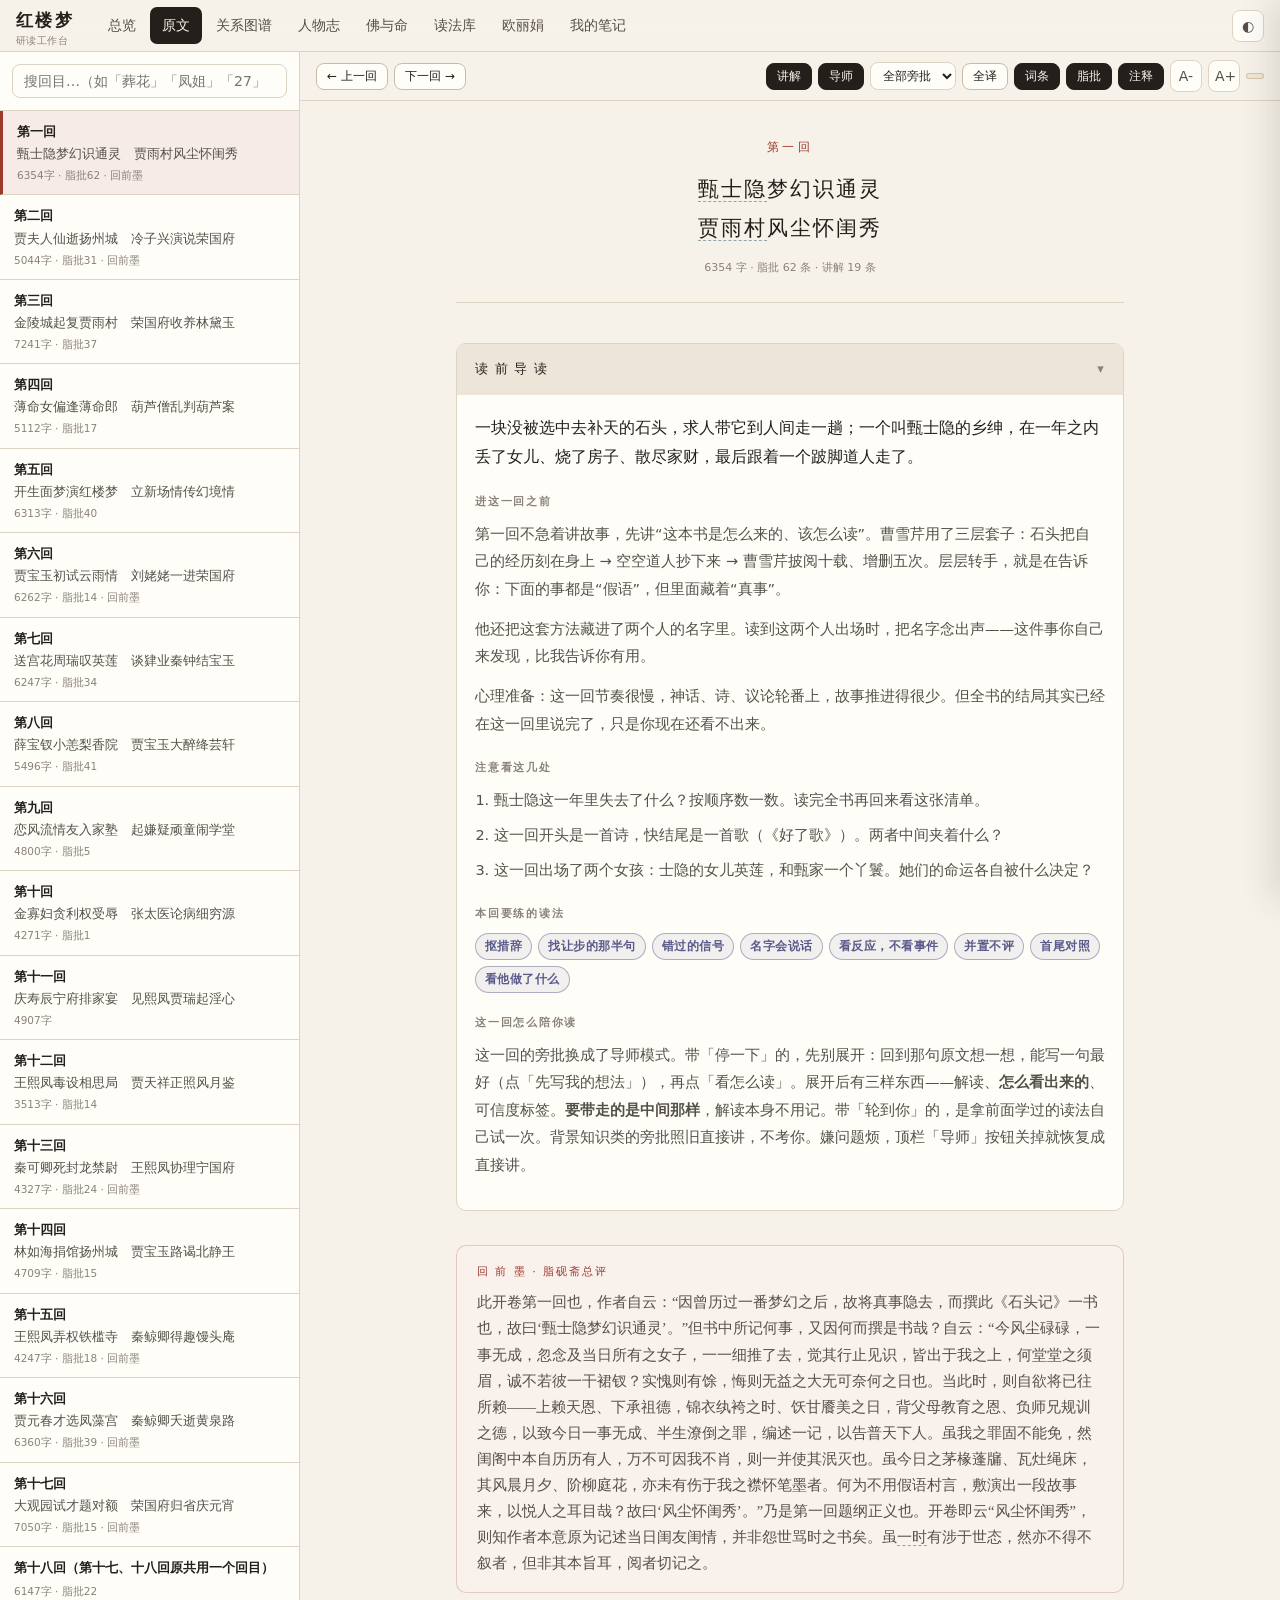
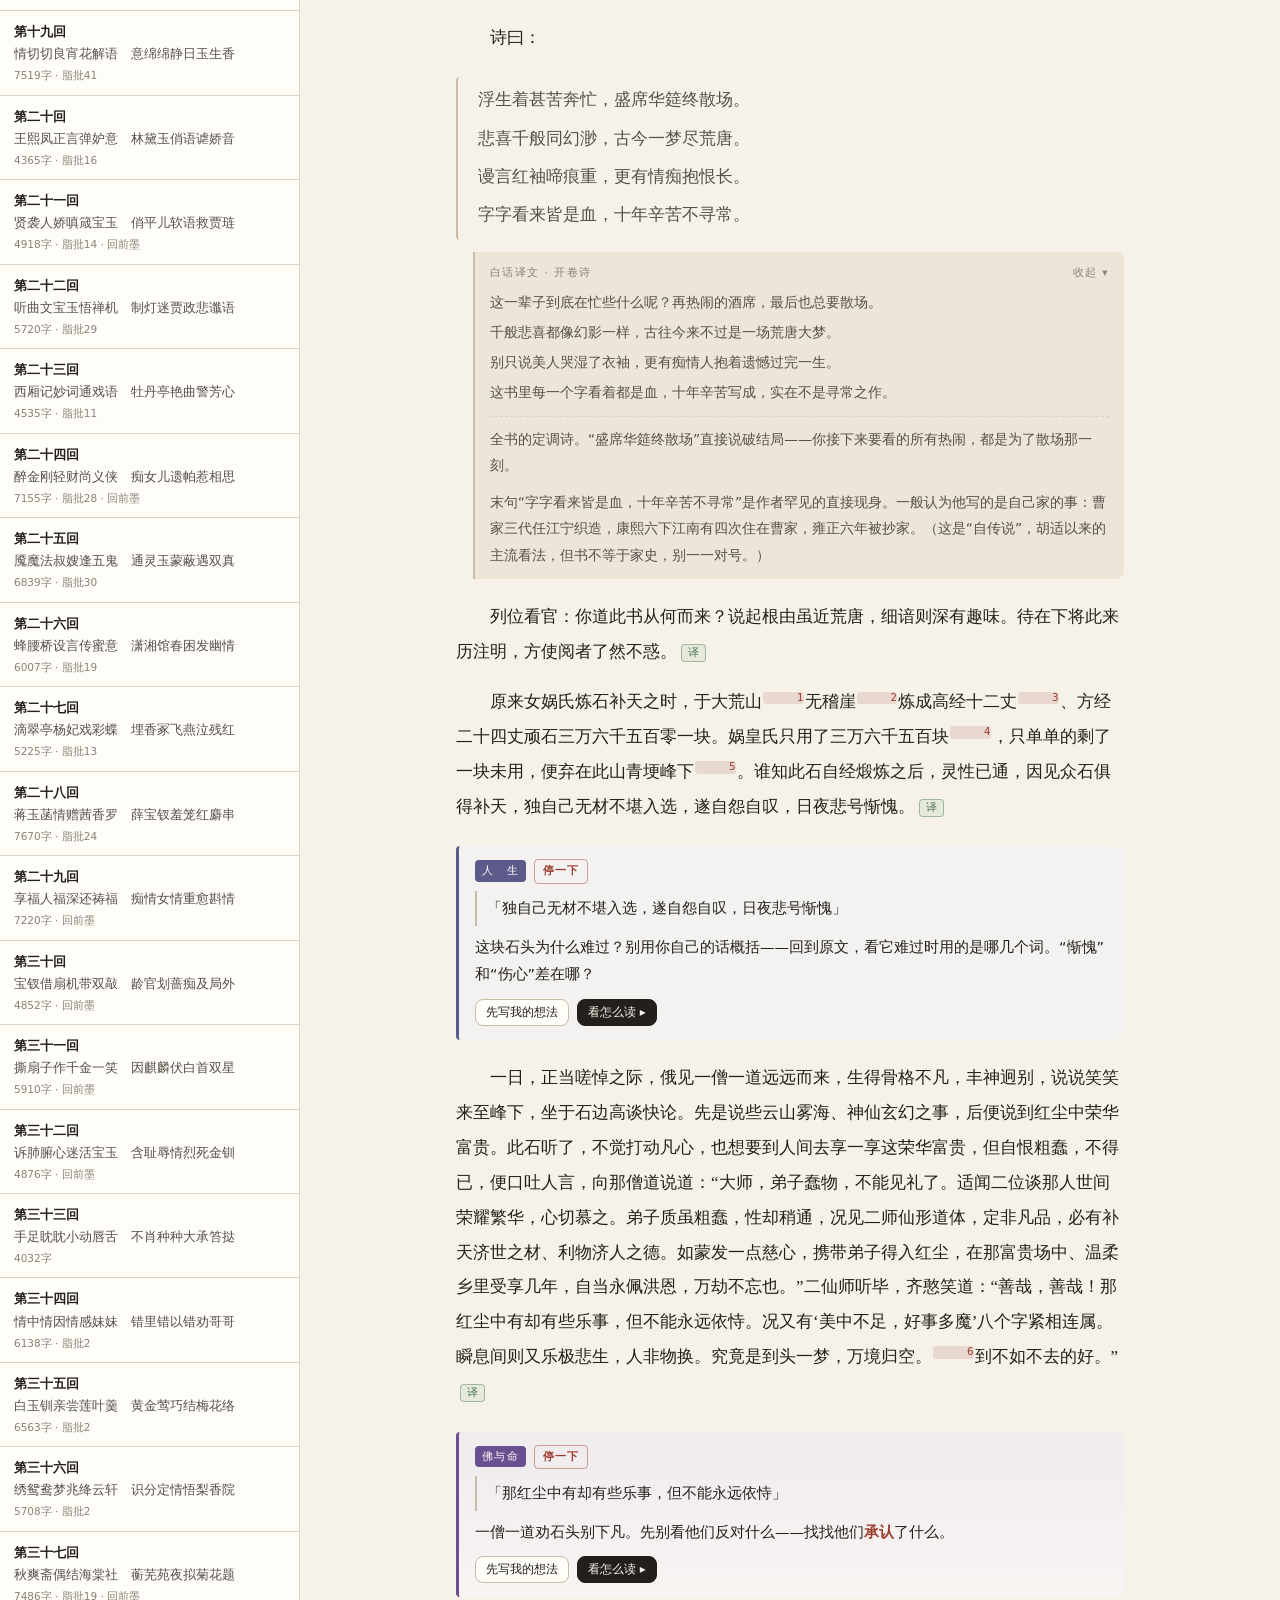
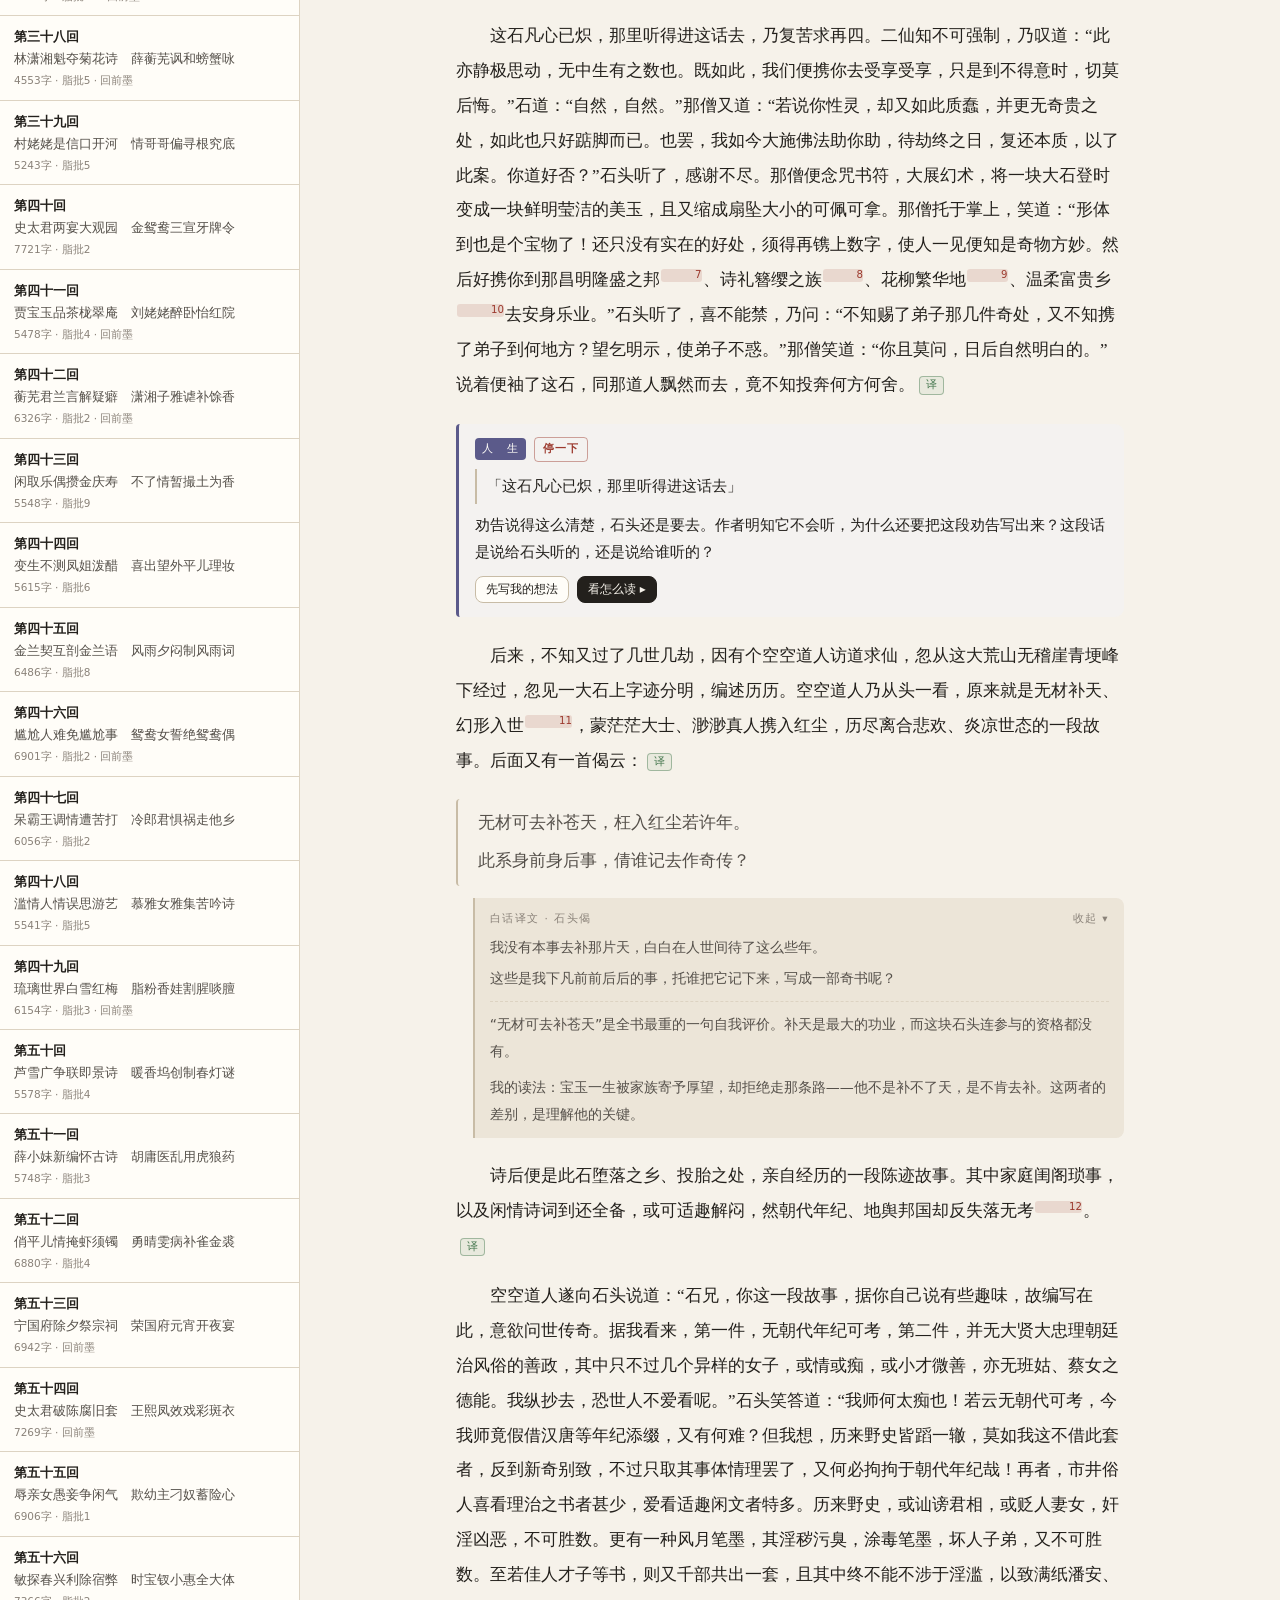
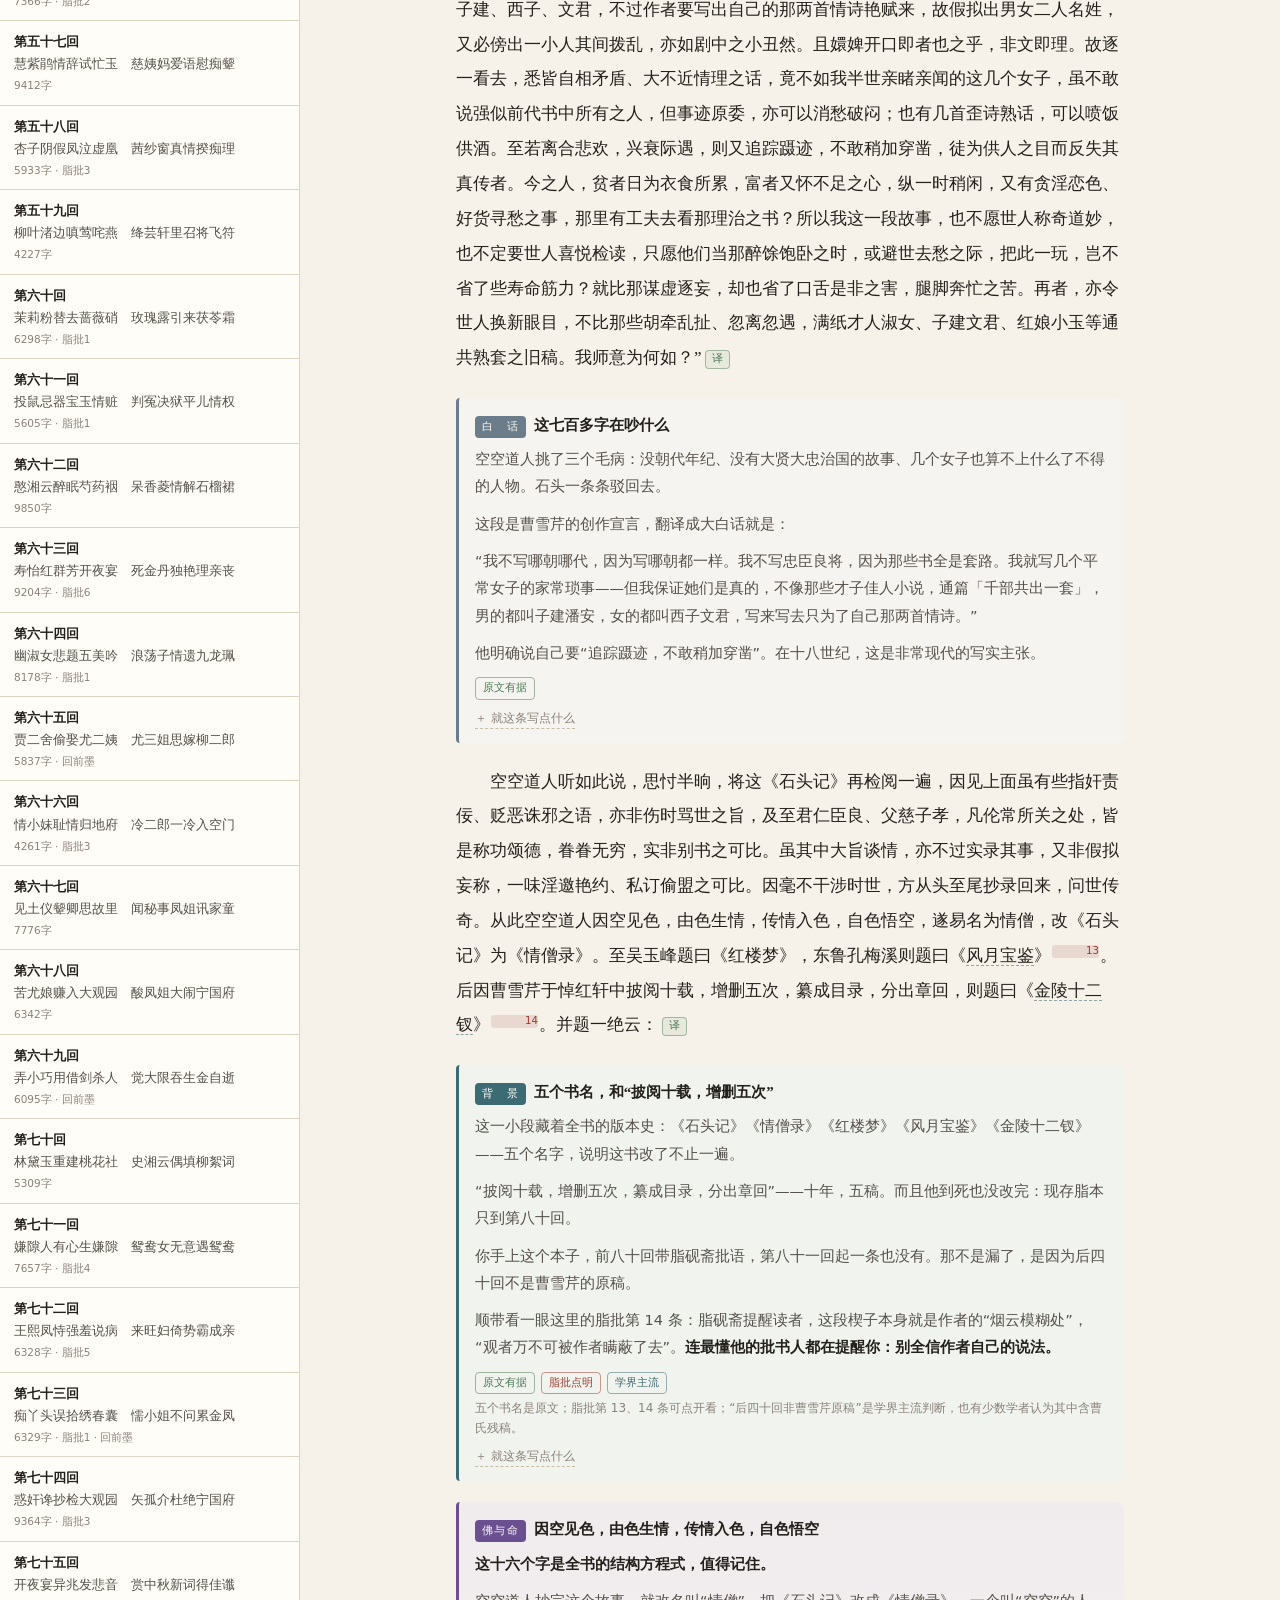
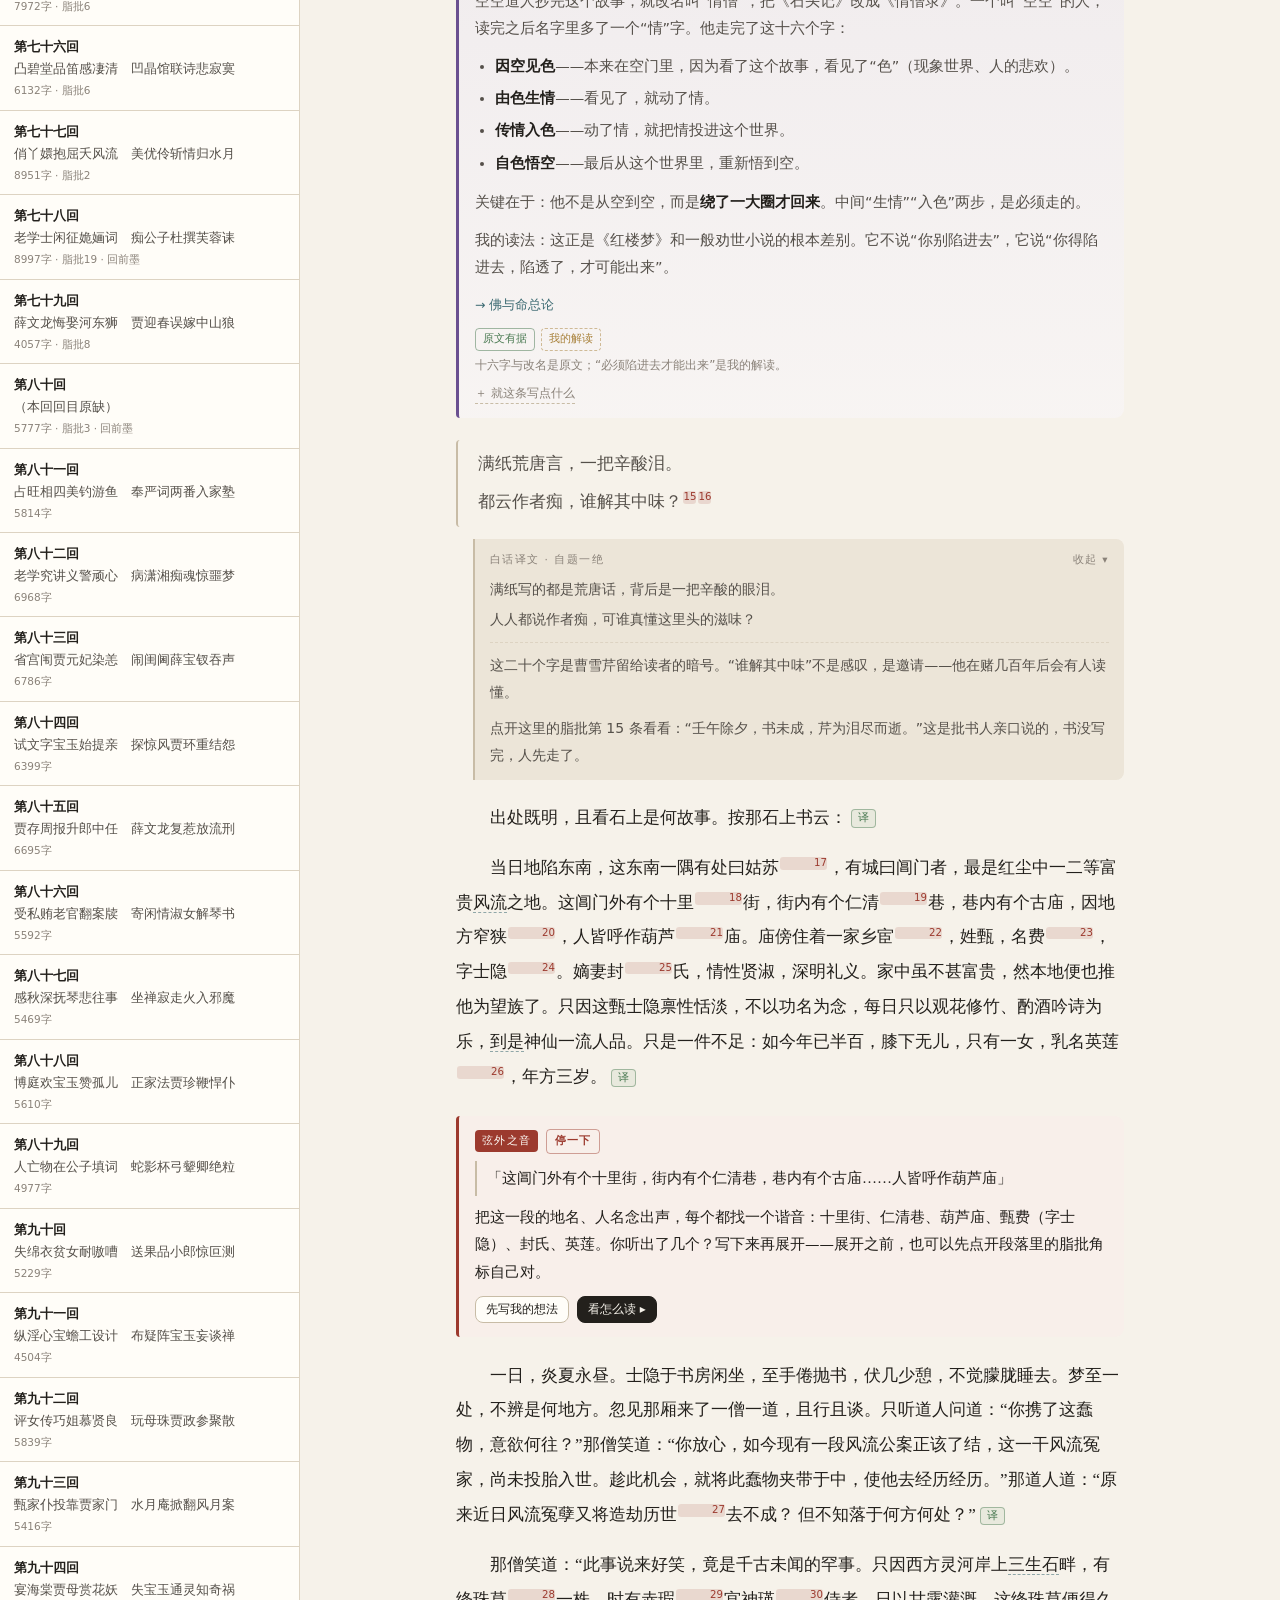
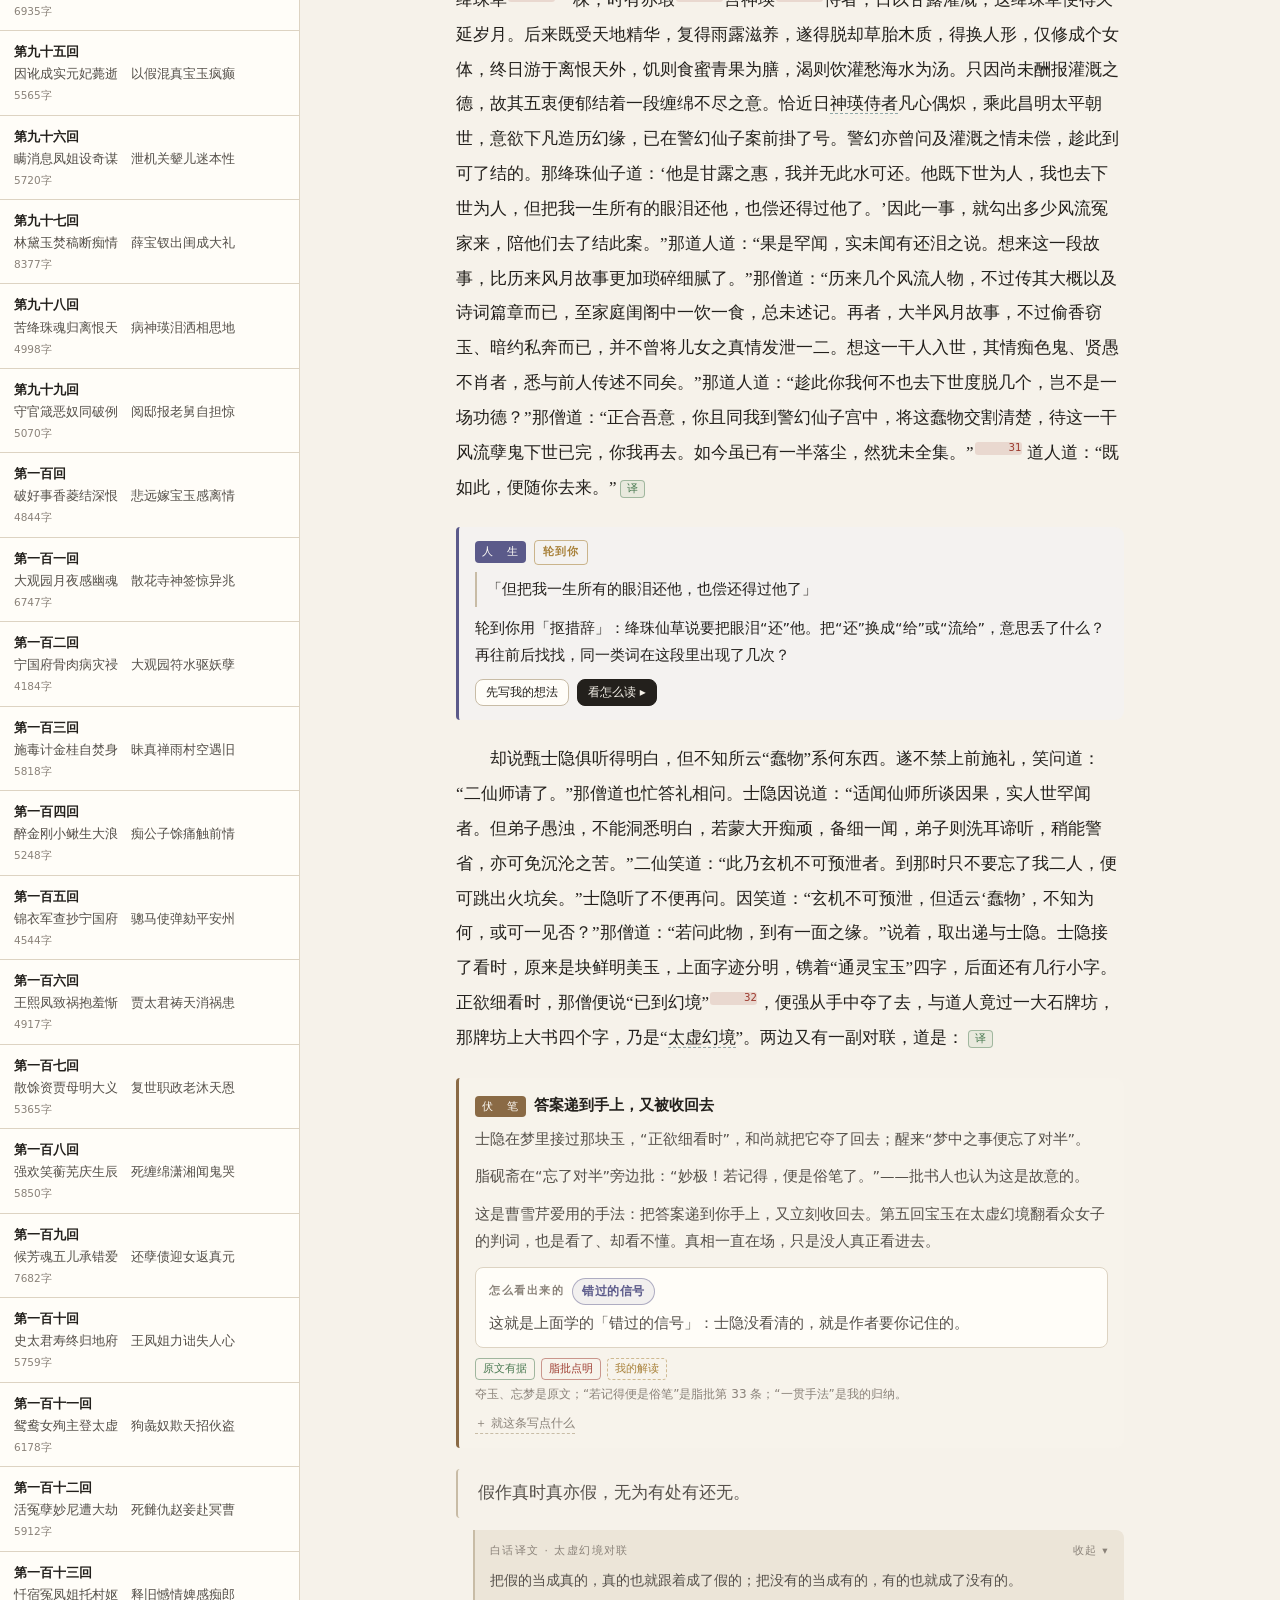
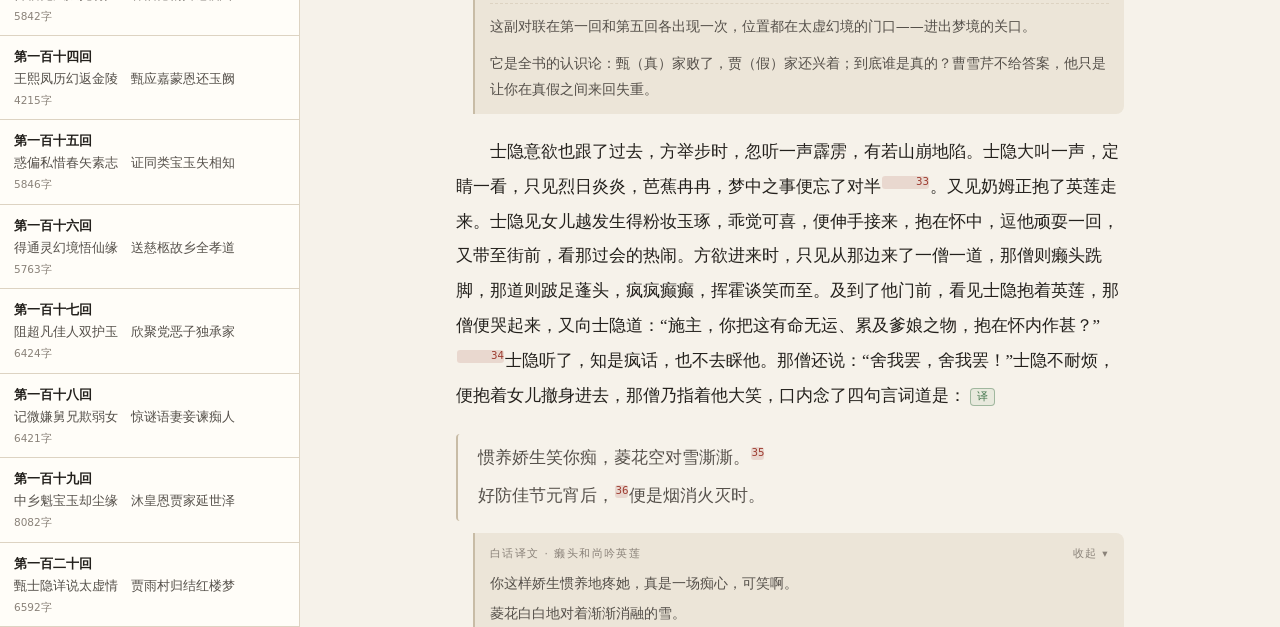
==== reader.html @ f3cedc83 "红楼梦研读演示版：第 1–7 回 原文、脂批、白话译文、导师模式讲解、读法库与欧丽娟课程对照。 未收出版社版本的注释、书影与插图。  Co-Authored-By: Claude Opus 5.5 <" ====
<!doctype html>
<html lang="zh-CN">
<head>
<meta charset="utf-8"/>
<meta name="viewport" content="width=device-width,initial-scale=1"/>
<title>原文 · 红楼梦研读</title>
<link rel="stylesheet" href="assets/css/site.css"/>
<style>
  .rwrap { display: grid; grid-template-columns: 300px 1fr; height: calc(100vh - 52px); }
  .rside { border-right: 1px solid var(--line); background: var(--paper-2); display: flex; flex-direction: column; }
  .rside .sq { padding: 12px; border-bottom: 1px solid var(--line); }
  #toc { overflow-y: auto; flex: 1; }
  .tocitem { display: block; padding: 9px 14px; border-bottom: 1px solid var(--line); color: var(--ink-2); }
  .tocitem:hover { background: var(--paper-3); text-decoration: none; }
  .tocitem.on { background: color-mix(in srgb, var(--zhu) 9%, transparent); border-left: 3px solid var(--zhu); }
  .tocitem b { display: block; font-size: 13px; font-family: var(--sans); color: var(--ink); }
  .tocitem span { display: block; font-size: 12.5px; line-height: 1.6; }
  .tocitem em { display: block; font-size: 10.5px; font-style: normal; color: var(--ink-3); font-family: var(--sans); margin-top: 2px; }

  .rmain { display: flex; flex-direction: column; overflow: hidden; }
  .rbar { display: flex; gap: 6px; align-items: center; padding: 8px 16px; border-bottom: 1px solid var(--line); flex-wrap: wrap; }
  #scroller { overflow-y: auto; flex: 1; }
  #body { max-width: 720px; margin: 0 auto; padding: 34px 26px 120px; line-height: 2.05; }

  .chead { text-align: center; margin-bottom: 40px; padding-bottom: 22px; border-bottom: 1px solid var(--line); }
  .chead .cno { font-family: var(--sans); font-size: 12px; letter-spacing: .3em; color: var(--zhu); }
  .chead h1 { font-size: 21px; font-weight: 400; letter-spacing: .1em; line-height: 1.9; margin: 10px 0 8px; }
  .chead .cmeta { font-family: var(--sans); font-size: 11px; color: var(--ink-3); }

  #body [data-p] { cursor: text; border-radius: 4px; transition: background .15s; }
  #body [data-p]:hover { background: color-mix(in srgb, var(--jin) 6%, transparent); }
  #body [data-p].hasnote { background: color-mix(in srgb, var(--jin) 12%, transparent); box-shadow: inset 3px 0 0 var(--jin); padding-left: 8px; }

  @media (max-width: 860px) {
    .rwrap { grid-template-columns: 1fr; }
    .rside { position: fixed; inset: 52px auto 0 0; width: 88vw; max-width: 340px; z-index: 150;
             transform: translateX(-101%); transition: transform .25s; box-shadow: var(--shadow); }
    .rside.show { transform: none; }
    #body { padding: 24px 16px 100px; }
  }
  @media (min-width: 861px) { #tocBtn { display: none; } }
  .densesel { width: auto; padding: 5px 8px; font-size: 12px; border-radius: 8px; }
  .densesel:disabled { opacity: .4; }
</style>
</head>
<body>

<div class="rwrap">
  <aside class="rside" id="side">
    <div class="sq"><input type="search" id="tocQ" placeholder="搜回目…（如「葬花」「凤姐」「27」）"/></div>
    <div id="toc"></div>
  </aside>

  <div class="rmain">
    <div class="rbar">
      <button class="iconbtn" id="tocBtn" title="目录">☰</button>
      <button class="btn sm" id="prev">← 上一回</button>
      <button class="btn sm" id="next">下一回 →</button>
      <span style="flex:1"></span>
      <button class="btn sm" id="guideBtn" title="显示/隐藏导读、旁批、诗词译文与小结">讲解</button>
      <button class="btn sm" id="mentorBtn" title="导师模式：先指一句、问一个问题，展开才是解读。关掉则直接显示解读">导师</button>
      <select id="denseSel" class="densesel" title="旁批密度">
        <option value="all">全部旁批</option>
        <option value="core">只看重点</option>
      </select>
      <button class="btn sm" id="trBtn" title="一次展开本回全部现代文译文（平时点段末的「译」逐段看）">全译</button>
      <button class="btn sm" id="lexBtn" title="难词虚线标注，点击看释义">词条</button>
      <button class="btn sm" id="zhiBtn" title="显示/隐藏脂砚斋批语">脂批</button>
      <button class="btn sm" id="noteBtn" title="显示/隐藏编者注释">注释</button>
      <button class="iconbtn" id="fsDn" title="缩小字号">A-</button>
      <button class="iconbtn" id="fsUp" title="放大字号">A+</button>
      <span class="tag jin" id="myCount"></span>
    </div>
    <div id="scroller"><div id="body" class="zhengwen"></div></div>
  </div>
</div>

<div id="lexPop"></div>

<div class="drawer" id="drawer">
  <div class="dh">
    <b class="sans" style="font-size:13px;letter-spacing:.1em">我 的 批 注</b>
    <button class="iconbtn" id="closeDrawer">✕</button>
  </div>
  <div class="db" id="drawerBody"></div>
</div>

<script src="assets/js/app.js"></script>
<script src="data/manifest.js"></script>
<script src="data/lexicon.js"></script>
<script src="data/moves.js"></script>
<script src="data/olj.js"></script>
<script src="assets/js/reader.js"></script>
<script>
  HLM.mountNav('reader.html');
  initReader();
</script>
</body>
</html>
---- assets/css/site.css ----
/* 《红楼梦》研读 —— 全站样式 */

:root {
  --ink:        #23201c;
  --ink-2:      #55504a;
  --ink-3:      #8a8279;
  --paper:      #f6f2ea;
  --paper-2:    #fffdf8;
  --paper-3:    #ece5d8;
  --line:       #ddd3c2;
  --line-2:     #c8bca6;

  --zhu:        #9c3a2e;   /* 朱批 */
  --zhu-soft:   #c96a52;
  --qing:       #3d6b73;   /* 注释 */
  --jin:        #a8813a;   /* 强调 */
  --lv:         #4a7a52;

  --shadow:     0 1px 3px rgba(60,45,25,.08), 0 6px 20px rgba(60,45,25,.06);
  --radius:     10px;
  --serif:      "Source Han Serif SC", "Noto Serif CJK SC", "Songti SC", "SimSun", "宋体", Georgia, serif;
  --sans:       "Source Han Sans SC", "PingFang SC", "Microsoft YaHei", "微软雅黑", system-ui, sans-serif;
}

[data-theme="dark"] {
  --ink:        #ded6c9;
  --ink-2:      #a9a094;
  --ink-3:      #7b7368;
  --paper:      #191714;
  --paper-2:    #211e1a;
  --paper-3:    #2b2721;
  --line:       #38322a;
  --line-2:     #4c4438;
  --zhu:        #d9705c;
  --zhu-soft:   #b8563f;
  --qing:       #6fa3ac;
  --jin:        #c9a15c;
  --lv:         #78a980;
  --shadow:     0 1px 3px rgba(0,0,0,.3), 0 6px 20px rgba(0,0,0,.25);
}

* { box-sizing: border-box; }

html, body {
  margin: 0; padding: 0;
  background: var(--paper);
  color: var(--ink);
  font-family: var(--serif);
  line-height: 1.85;
  -webkit-font-smoothing: antialiased;
}

a { color: var(--qing); text-decoration: none; }
a:hover { text-decoration: underline; }

/* ---------- 顶栏 ---------- */
.topbar {
  position: sticky; top: 0; z-index: 100;
  display: flex; align-items: center; gap: 4px;
  padding: 0 16px; height: 52px;
  background: color-mix(in srgb, var(--paper) 88%, transparent);
  backdrop-filter: saturate(1.4) blur(12px);
  border-bottom: 1px solid var(--line);
}
.topbar .brand {
  font-size: 17px; font-weight: 700; letter-spacing: .14em;
  margin-right: 18px; color: var(--ink); white-space: nowrap;
}
.topbar .brand small {
  display: block; font-size: 10px; letter-spacing: .04em;
  color: var(--ink-3); font-weight: 400; line-height: 1;
}
.topbar nav { display: flex; gap: 2px; overflow-x: auto; flex: 1; scrollbar-width: none; }
.topbar nav::-webkit-scrollbar { display: none; }
.topbar nav a {
  padding: 6px 12px; border-radius: 7px; font-size: 14px;
  color: var(--ink-2); white-space: nowrap; font-family: var(--sans);
}
.topbar nav a:hover { background: var(--paper-3); text-decoration: none; color: var(--ink); }
.topbar nav a.on { background: var(--ink); color: var(--paper); }
.topbar .tools { display: flex; gap: 6px; margin-left: 10px; }

.iconbtn {
  border: 1px solid var(--line); background: var(--paper-2); color: var(--ink-2);
  width: 32px; height: 32px; border-radius: 8px; cursor: pointer;
  font-size: 14px; display: grid; place-items: center; font-family: var(--sans);
  transition: .15s;
}
.iconbtn:hover { border-color: var(--line-2); color: var(--ink); }

/* ---------- 布局 ---------- */
.wrap { max-width: 1180px; margin: 0 auto; padding: 28px 20px 80px; }
.wrap.narrow { max-width: 760px; }

h1, h2, h3 { line-height: 1.4; font-weight: 700; }
h1 { font-size: 30px; letter-spacing: .06em; margin: 8px 0 6px; }
h2 { font-size: 20px; margin: 40px 0 14px; padding-bottom: 8px; border-bottom: 1px solid var(--line); letter-spacing: .04em; }
h3 { font-size: 16px; margin: 26px 0 8px; color: var(--ink); }

.lede { color: var(--ink-2); font-size: 15px; margin: 0 0 24px; }

.card {
  background: var(--paper-2); border: 1px solid var(--line);
  border-radius: var(--radius); padding: 18px 20px; box-shadow: var(--shadow);
}
.grid { display: grid; gap: 14px; }
.grid.c2 { grid-template-columns: repeat(auto-fit, minmax(280px, 1fr)); }
.grid.c3 { grid-template-columns: repeat(auto-fit, minmax(220px, 1fr)); }
.grid.c4 { grid-template-columns: repeat(auto-fit, minmax(160px, 1fr)); }

.tag {
  display: inline-block; font-family: var(--sans); font-size: 11px;
  padding: 2px 8px; border-radius: 20px; background: var(--paper-3);
  color: var(--ink-2); border: 1px solid var(--line); line-height: 1.7;
}
.tag.zhu { color: var(--zhu); border-color: color-mix(in srgb, var(--zhu) 30%, transparent); background: color-mix(in srgb, var(--zhu) 8%, transparent); }
.tag.jin { color: var(--jin); border-color: color-mix(in srgb, var(--jin) 34%, transparent); background: color-mix(in srgb, var(--jin) 9%, transparent); }
.tag.qing{ color: var(--qing);border-color: color-mix(in srgb, var(--qing) 30%, transparent); background: color-mix(in srgb, var(--qing) 8%, transparent); }

.stat { text-align: center; padding: 16px 10px; }
.stat b { display: block; font-size: 28px; letter-spacing: .02em; font-family: var(--sans); font-weight: 700; }
.stat span { font-size: 12px; color: var(--ink-3); font-family: var(--sans); }

.muted { color: var(--ink-3); }
.sans { font-family: var(--sans); }

/* 宽内容横向滚动，页面本身绝不横向滚动 */
.scrollx { overflow-x: auto; max-width: 100%; }
table { border-collapse: collapse; width: 100%; font-size: 14px; }
th, td { text-align: left; padding: 8px 12px; border-bottom: 1px solid var(--line); }
th { font-family: var(--sans); font-size: 12px; color: var(--ink-3); font-weight: 600; }

/* ---------- 正文排印 ---------- */
.zhengwen p { text-indent: 2em; margin: 0 0 .9em; }
.zhengwen p.noind { text-indent: 0; }
.zhengwen blockquote {
  margin: 1.2em 0; padding: .2em 0 .2em 1.2em;
  border-left: 2px solid var(--line-2); color: var(--ink-2);
}
.zhengwen blockquote p { text-indent: 0; margin: .2em 0; }
.zhengwen img.gaiji {
  height: 1em; width: auto; vertical-align: -.12em;
  display: inline-block; margin: 0 .02em;
  filter: var(--gaiji-filter, none);
}
[data-theme="dark"] .zhengwen img.gaiji { filter: invert(1) brightness(.92); }
.zhengwen figure { margin: 1.6em 0; text-align: center; }
.zhengwen figure img { max-width: 100%; height: auto; border-radius: 6px; box-shadow: var(--shadow); }

/* 脂批 / 注释 角标 */
i.zm, i.nm {
  font-style: normal; cursor: pointer; user-select: none;
  display: inline-block; vertical-align: super; font-size: .6em;
  min-width: 1.1em; height: 1.25em; line-height: 1.25em; text-align: center;
  border-radius: 3px; margin: 0 .1em; font-family: var(--sans);
  transition: .12s;
}
i.zm { background: color-mix(in srgb, var(--zhu) 14%, transparent); color: var(--zhu); }
i.nm { background: color-mix(in srgb, var(--qing) 14%, transparent); color: var(--qing); }
i.zm:hover, i.nm:hover { transform: translateY(-1px); }
i.zm::before { content: attr(data-n); }
i.nm::before { content: attr(data-n); }
i.zm.hide, i.nm.hide { display: none; }

/* 展开的批注 */
.inline-note {
  margin: .5em 0 1em 2em; padding: 10px 14px; font-size: 14px;
  border-radius: 8px; line-height: 1.75; text-indent: 0;
}
.inline-note.z { background: color-mix(in srgb, var(--zhu) 7%, var(--paper-2)); border-left: 3px solid var(--zhu-soft); color: var(--ink-2); }
.inline-note.n { background: color-mix(in srgb, var(--qing) 7%, var(--paper-2)); border-left: 3px solid var(--qing); color: var(--ink-2); }
.inline-note b { font-family: var(--sans); font-size: 11px; letter-spacing: .08em; display: block; margin-bottom: 3px; }
.inline-note.z b { color: var(--zhu); }
.inline-note.n b { color: var(--qing); }

/* 回前墨 */
.huiqianmo {
  background: color-mix(in srgb, var(--zhu) 6%, var(--paper-2));
  border: 1px solid color-mix(in srgb, var(--zhu) 22%, transparent);
  border-radius: var(--radius); padding: 16px 20px; margin: 0 0 28px;
  font-size: 14.5px; color: var(--ink-2); line-height: 1.8;
}
.huiqianmo .hd {
  font-family: var(--sans); font-size: 11px; letter-spacing: .18em;
  color: var(--zhu); margin-bottom: 8px;
}

/* ==================== 讲解层 ==================== */

/* 八类旁批的色相 */
:root {
  --k-bai:  #6b7d8a;   /* 白话   */
  --k-bg:   #3d6b73;   /* 背景   */
  --k-yin:  #9c3a2e;   /* 弦外之音 */
  --k-quan: #8a4a6b;   /* 权力信号 */
  --k-xing: #4a7a52;   /* 性格   */
  --k-huo:  #a8813a;   /* 生活   */
  --k-si:   #5b5a8a;   /* 人生   */
  --k-fo:   #6a5090;   /* 佛与命 */
  --k-fu:   #8a6a45;   /* 伏笔   */
  --k-qian: #7a6a3a;   /* 钱     */
}
[data-theme="dark"] {
  --k-bai:  #93a7b4; --k-bg:   #6fa3ac; --k-yin:  #d9705c; --k-quan: #c07fa0;
  --k-xing: #78a980; --k-huo:  #c9a15c; --k-si:   #9695c4; --k-fo:   #a996d4;
  --k-fu:   #bb9a72; --k-qian: #b6a267;
}

/* 佛与命：单独给一点仪式感 */
.aside[data-k="fo"] {
  background: linear-gradient(180deg,
    color-mix(in srgb, var(--k-fo) 10%, var(--paper-2)),
    color-mix(in srgb, var(--k-fo) 5%, var(--paper-2)));
}

/* 已知数据缺口 —— 宁可显式标出来，也不拿记忆去补原文 */
.gap {
  margin: 1.2em 0; padding: 12px 16px; text-indent: 0;
  border: 1px dashed var(--zhu); border-radius: 8px;
  background: color-mix(in srgb, var(--zhu) 5%, transparent);
  font-family: var(--sans); font-size: 13.5px; line-height: 1.85; color: var(--ink-2);
}
.gap b { color: var(--zhu); display: block; margin-bottom: 5px; font-size: 13px; }
.gap .why { color: var(--ink-3); font-size: 12.5px; margin-top: 4px; }

/* ---------- 译文模块 ---------- */
.trbtn {
  display: inline-block; vertical-align: middle; margin-left: .35em;
  font-family: var(--sans); font-size: 11px; line-height: 1.5;
  padding: 0 6px; border-radius: 4px; cursor: pointer; user-select: none;
  border: 1px solid color-mix(in srgb, var(--lv) 45%, transparent);
  color: var(--lv); background: color-mix(in srgb, var(--lv) 8%, transparent);
  text-indent: 0; transition: .13s; white-space: nowrap;
}
.trbtn:hover { background: color-mix(in srgb, var(--lv) 20%, transparent); }
.trbtn.on { background: var(--lv); color: var(--paper-2); border-color: var(--lv); }
[data-theme="dark"] .trbtn.on { color: #17150f; }
.trbtn.hide { display: none; }

.trans {
  margin: .6em 0 1.4em; padding: 12px 16px; text-indent: 0;
  border-left: 3px solid var(--lv); border-radius: 4px 9px 9px 4px;
  background: color-mix(in srgb, var(--lv) 7%, var(--paper-2));
  font-family: var(--sans); font-size: 14.5px; line-height: 1.9; color: var(--ink-2);
}
.trans .th {
  font-size: 10.5px; letter-spacing: .14em; color: var(--lv);
  margin-bottom: 6px; display: flex; align-items: center; gap: 8px;
}
.trans .th::after { content: ''; flex: 1; height: 1px; background: color-mix(in srgb, var(--lv) 25%, transparent); }
.trans p { text-indent: 0; margin: 0 0 .7em; }
.trans p:last-child { margin-bottom: 0; }
.trans strong { color: var(--ink); }

.aside {
  margin: 1.5em 0; padding: 13px 16px 14px;
  border-radius: 4px 9px 9px 4px;
  border-left: 3px solid var(--kc, var(--k-bai));
  background: color-mix(in srgb, var(--kc, var(--k-bai)) 7%, var(--paper-2));
  font-size: 14.5px; line-height: 1.88; text-indent: 0;
  font-family: var(--sans);
}
.aside .ah { display: flex; align-items: baseline; gap: 8px; margin-bottom: 7px; flex-wrap: wrap; }
.aside .ak {
  font-size: 10.5px; letter-spacing: .12em; padding: 1px 7px; border-radius: 4px;
  background: var(--kc, var(--k-bai)); color: var(--paper-2); white-space: nowrap; flex: 0 0 auto;
}
[data-theme="dark"] .aside .ak { color: #17150f; }
.aside .at { font-weight: 700; font-size: 15px; color: var(--ink); font-family: var(--serif); }
.aside .ax { color: var(--ink-2); }
.aside .ax p { margin: 0 0 .7em; text-indent: 0; }
.aside .ax p:last-child { margin-bottom: 0; }
.aside .ax strong { color: var(--ink); }
.aside .afoot { margin-top: 9px; display: flex; gap: 8px; align-items: center; }
.aside .anb {
  font-size: 11.5px; color: var(--ink-3); cursor: pointer; border: 0; background: none;
  padding: 2px 0; font-family: var(--sans); border-bottom: 1px dashed var(--line-2);
}
.aside .anb:hover { color: var(--ink); }
.aside.hasnote { box-shadow: inset 0 0 0 1px color-mix(in srgb, var(--jin) 40%, transparent); }

/* 讲解文字里的引文、表格、分隔线、列表（reader.js 的 para()） */
.md-q {
  margin: .5em 0 .9em; padding: .35em .9em .35em 1em;
  border-left: 3px solid color-mix(in srgb, var(--zhu) 45%, transparent);
  background: color-mix(in srgb, var(--paper-3) 55%, transparent);
  border-radius: 0 6px 6px 0;
  font-family: var(--serif); color: var(--ink);
}
.md-q p { margin: .15em 0 !important; text-indent: 0; }
.md-hr { border: 0; border-top: 1px dashed var(--line-2); margin: 1em 0; }
.md-tbw { overflow-x: auto; margin: .4em 0 1em; -webkit-overflow-scrolling: touch; }
.md-tb { border-collapse: collapse; font-size: .93em; line-height: 1.6; min-width: 60%; }
.md-tb th, .md-tb td { border: 1px solid var(--line); padding: .35em .6em; text-align: left; vertical-align: top; }
.md-tb th { background: var(--paper-3); color: var(--ink); font-weight: 600; white-space: nowrap; }
.md-tb td { color: var(--ink-2); }
ul.md-l, ol.md-l { margin: .2em 0 .85em; padding-left: 1.4em; }
ul.md-l li, ol.md-l li { margin-bottom: .35em; }
.guide-box .gb .dbt .dm p { margin: 0 0 .5em; }
.guide-box .gb .dbt .dm > :last-child { margin-bottom: 0; }

/* 导师模式：先问后讲 */
.aside .mtag {
  font-size: 11px; letter-spacing: .1em; padding: 1px 8px; border-radius: 4px; font-weight: 700;
  color: var(--zhu); border: 1px solid color-mix(in srgb, var(--zhu) 45%, transparent);
}
.aside .mtag.try { color: var(--jin); border-color: color-mix(in srgb, var(--jin) 55%, transparent); }
.aside .astop {
  font-family: var(--serif); font-size: 15px; color: var(--ink); line-height: 1.8;
  padding: 4px 0 4px 10px; margin: 2px 0 8px; border-left: 2px solid var(--line-2);
}
.aside .aask { color: var(--ink); }
.aside .aask strong { color: var(--zhu); }
.aside .mbtns { display: flex; gap: 8px; flex-wrap: wrap; margin-top: 10px; }
.aside.mentor .ans { display: none; }
.aside.mentor.open .ans {
  display: block; margin-top: 14px; padding-top: 12px; border-top: 1px dashed var(--line-2);
}
.aside.mentor .ans .at { display: block; margin-bottom: 6px; }
.aside .mytry:empty { display: none; }
.aside .mytry {
  margin-bottom: 12px; padding: 8px 11px; border-radius: 7px; font-size: 13.5px;
  background: color-mix(in srgb, var(--jin) 10%, var(--paper-2)); color: var(--ink-2);
}
.aside .mytry b { color: var(--jin); font-weight: 700; }
.aside .ahow {
  margin-top: 12px; padding: 10px 13px; border-radius: 8px;
  background: var(--paper-2); border: 1px solid var(--line);
}
.aside .ahow .hh {
  display: flex; align-items: center; gap: 8px; flex-wrap: wrap; margin-bottom: 5px;
  font-size: 11px; letter-spacing: .14em; color: var(--ink-3); font-weight: 700;
}
.aside .ahow p { margin: 0 0 .6em; text-indent: 0; color: var(--ink-2); }
.aside .ahow p:last-child { margin-bottom: 0; }
.aside .ahow strong { color: var(--ink); }
.mchip {
  display: inline-block; font-size: 12px; letter-spacing: .04em; font-weight: 700; font-family: var(--sans);
  padding: 1px 9px; border-radius: 999px; color: var(--k-si);
  border: 1px solid color-mix(in srgb, var(--k-si) 45%, transparent);
  background: color-mix(in srgb, var(--k-si) 8%, transparent);
}
.mchip:hover { text-decoration: none; background: color-mix(in srgb, var(--k-si) 16%, transparent); }
.mchips { display: flex; flex-wrap: wrap; gap: 6px; }
.aside .alv { display: flex; flex-wrap: wrap; align-items: baseline; gap: 5px 6px; margin-top: 10px; font-size: 12px; }
.lvt { padding: 0 7px; border-radius: 4px; font-size: 11px; white-space: nowrap; border: 1px solid; }
.lv-text { color: var(--k-xing); border-color: color-mix(in srgb, var(--k-xing) 50%, transparent); }
.lv-zhi  { color: var(--zhu);    border-color: color-mix(in srgb, var(--zhu) 50%, transparent); }
.lv-main { color: var(--k-bg);   border-color: color-mix(in srgb, var(--k-bg) 50%, transparent); }
.lv-mine { color: var(--k-huo);  border-color: color-mix(in srgb, var(--k-huo) 50%, transparent); border-style: dashed; }
.aside .lvn { color: var(--ink-3); line-height: 1.6; flex-basis: 100%; }
.guide-box .gb .mcount { margin-left: 8px; font-size: 12px; color: var(--ink-3); white-space: nowrap; }

/* 诗词译文 */
.poem-tr {
  margin: -.6em 0 1.5em 1.2em; padding: 11px 15px; text-indent: 0;
  border-left: 2px solid var(--line-2); background: var(--paper-3);
  border-radius: 0 8px 8px 0; font-size: 14px; line-height: 1.9; font-family: var(--sans);
}
.poem-tr .pt {
  font-size: 10.5px; letter-spacing: .14em; color: var(--ink-3); margin-bottom: 6px;
  display: flex; justify-content: space-between; align-items: center; cursor: pointer;
}
.poem-tr .pl { color: var(--ink-2); margin: 0 0 .25em; }
.poem-tr .px { margin-top: 10px; padding-top: 9px; border-top: 1px dashed var(--line); color: var(--ink-2); }
.poem-tr .px p { margin: 0 0 .7em; text-indent: 0; }
.poem-tr .px p:last-child { margin-bottom: 0; }
.poem-tr.fold .pl, .poem-tr.fold .px { display: none; }

/* 导读 / 小结 */
.guide-box {
  border: 1px solid var(--line); border-radius: var(--radius);
  background: var(--paper-2); margin: 0 0 34px; overflow: hidden;
}
.guide-box.tail { margin: 40px 0 0; }
.guide-box > .gh {
  padding: 12px 18px; cursor: pointer; display: flex; align-items: center; gap: 10px;
  font-family: var(--sans); font-size: 13px; letter-spacing: .1em; color: var(--ink);
  background: var(--paper-3); user-select: none;
}
.guide-box > .gh .caret { margin-left: auto; color: var(--ink-3); transition: transform .2s; }
.guide-box.fold > .gh .caret { transform: rotate(-90deg); }
.guide-box > .gb { padding: 18px; font-size: 14.5px; line-height: 1.9; font-family: var(--sans); color: var(--ink-2); }
.guide-box.fold > .gb { display: none; }
.guide-box .gb p { text-indent: 0; margin: 0 0 .85em; }
.guide-box .gb h4 {
  font-family: var(--sans); font-size: 11px; letter-spacing: .16em; color: var(--ink-3);
  margin: 20px 0 8px; font-weight: 600;
}
.guide-box .gb h4:first-child { margin-top: 0; }
.guide-box .gb .one { font-size: 16px; color: var(--ink); font-family: var(--serif); line-height: 1.85; }
.guide-box .gb ol, .guide-box .gb ul { margin: 0; padding-left: 1.3em; }
.guide-box .gb li { margin-bottom: .5em; }
.guide-box .gb .who { color: var(--ink); font-weight: 700; }
.guide-box .gb .dbt { border-left: 2px solid var(--line-2); padding-left: 12px; margin-bottom: 16px; }
.guide-box .gb .dbt .dq { color: var(--ink); font-weight: 700; margin-bottom: 6px; }
.guide-box .gb .dbt .dv { font-size: 13.5px; margin-bottom: 4px; }
.guide-box .gb .dbt .dm { margin-top: 7px; padding: 8px 11px; border-radius: 7px;
  background: color-mix(in srgb, var(--zhu) 7%, transparent); font-size: 13.5px; }
.guide-box .gb .dbt .dm b { color: var(--zhu); }

/* 词条 */
.lex {
  border-bottom: 1px dashed color-mix(in srgb, var(--qing) 55%, transparent);
  cursor: help; }
.lex:hover { background: color-mix(in srgb, var(--qing) 10%, transparent); }
#lexPop {
  position: fixed; z-index: 300; max-width: min(360px, 88vw);
  background: var(--paper-2); border: 1px solid var(--line-2); border-radius: 10px;
  box-shadow: var(--shadow); padding: 13px 15px; font-family: var(--sans);
  font-size: 13.5px; line-height: 1.8; color: var(--ink-2); display: none;
}
#lexPop.show { display: block; }
#lexPop .lw { font-size: 16px; font-weight: 700; color: var(--ink); font-family: var(--serif); }
#lexPop .lc { font-size: 10.5px; letter-spacing: .1em; color: var(--paper-2);
  background: var(--qing); padding: 1px 6px; border-radius: 4px; margin-left: 7px; }
[data-theme="dark"] #lexPop .lc { color: #17150f; }
#lexPop .ld { margin-top: 7px; }
#lexPop .lx { margin-top: 8px; padding-top: 8px; border-top: 1px dashed var(--line);
  color: var(--ink-3); font-size: 13px; }

/* 我的批注 */
mark.mynote {
  background: color-mix(in srgb, var(--jin) 26%, transparent);
  border-bottom: 2px solid var(--jin); cursor: pointer; padding: 1px 0;
}

/* ---------- 表单 ---------- */
input[type="text"], input[type="search"], textarea, select {
  font-family: var(--sans); font-size: 14px; color: var(--ink);
  background: var(--paper-2); border: 1px solid var(--line);
  border-radius: 8px; padding: 8px 11px; width: 100%;
}
input:focus, textarea:focus, select:focus { outline: 2px solid color-mix(in srgb, var(--qing) 40%, transparent); outline-offset: -1px; }
textarea { line-height: 1.7; resize: vertical; min-height: 84px; }

.btn {
  font-family: var(--sans); font-size: 13px; cursor: pointer;
  padding: 7px 14px; border-radius: 8px;
  border: 1px solid var(--line-2); background: var(--paper-2); color: var(--ink);
  transition: .15s;
}
.btn:hover { background: var(--paper-3); }
.btn.pri { background: var(--ink); color: var(--paper); border-color: var(--ink); }
.btn.pri:hover { opacity: .87; }
.btn.sm { padding: 4px 10px; font-size: 12px; }

/* ---------- 侧栏抽屉 ---------- */
.drawer {
  position: fixed; top: 0; right: 0; height: 100%; width: min(420px, 92vw);
  background: var(--paper-2); border-left: 1px solid var(--line);
  box-shadow: -8px 0 32px rgba(50,40,25,.14);
  transform: translateX(100%); transition: transform .26s cubic-bezier(.4,0,.2,1);
  z-index: 200; display: flex; flex-direction: column;
}
.drawer.open { transform: none; }
.drawer .dh {
  display: flex; align-items: center; justify-content: space-between;
  padding: 14px 18px; border-bottom: 1px solid var(--line); flex: 0 0 auto;
}
.drawer .db { padding: 18px; overflow-y: auto; flex: 1; }

/* ---------- 通用 ---------- */
.empty { text-align: center; color: var(--ink-3); padding: 48px 20px; font-size: 14px; }
hr { border: 0; border-top: 1px solid var(--line); margin: 32px 0; }

@media (max-width: 640px) {
  .wrap { padding: 20px 14px 60px; }
  h1 { font-size: 24px; }
  .topbar .brand small { display: none; }
}

@media print {
  .topbar, .drawer, .btn, .iconbtn { display: none !important; }
  body { background: #fff; }
}

/* 欧丽娟怎么读（原文页回末 + olj.html） */
.guide-box .olcnt { font-size: 11px; letter-spacing: 0; color: var(--ink-3); font-weight: 400; margin-left: 8px; }
.oli { border-top: 1px dashed var(--line); padding: 14px 0 4px; }
.oli:first-of-type { border-top: 0; }
.olh { margin-bottom: 8px; }
.olt { font-family: var(--serif); font-size: 16px; color: var(--ink); font-weight: 700; line-height: 1.6; }
.olplay { display: inline-block; margin-top: 4px; font-family: var(--sans); font-size: 12px; color: var(--qing);
  border: 1px solid color-mix(in srgb, var(--qing) 40%, transparent); border-radius: 999px; padding: 1px 10px; text-decoration: none; }
.olplay:hover { background: color-mix(in srgb, var(--qing) 10%, transparent); }
.olb p, .olvs p { margin: 0 0 .7em; }
.olvs { margin: 8px 0; padding: 9px 12px; border-radius: 7px; background: color-mix(in srgb, var(--jin) 8%, transparent); font-size: .95em; }
.olvs .hh { font-family: var(--sans); font-size: 11px; letter-spacing: .14em; color: var(--jin); margin-bottom: 4px; }
.olask { margin: 8px 0 6px; font-size: .95em; }
.olask b { color: var(--zhu); margin-right: 6px; }
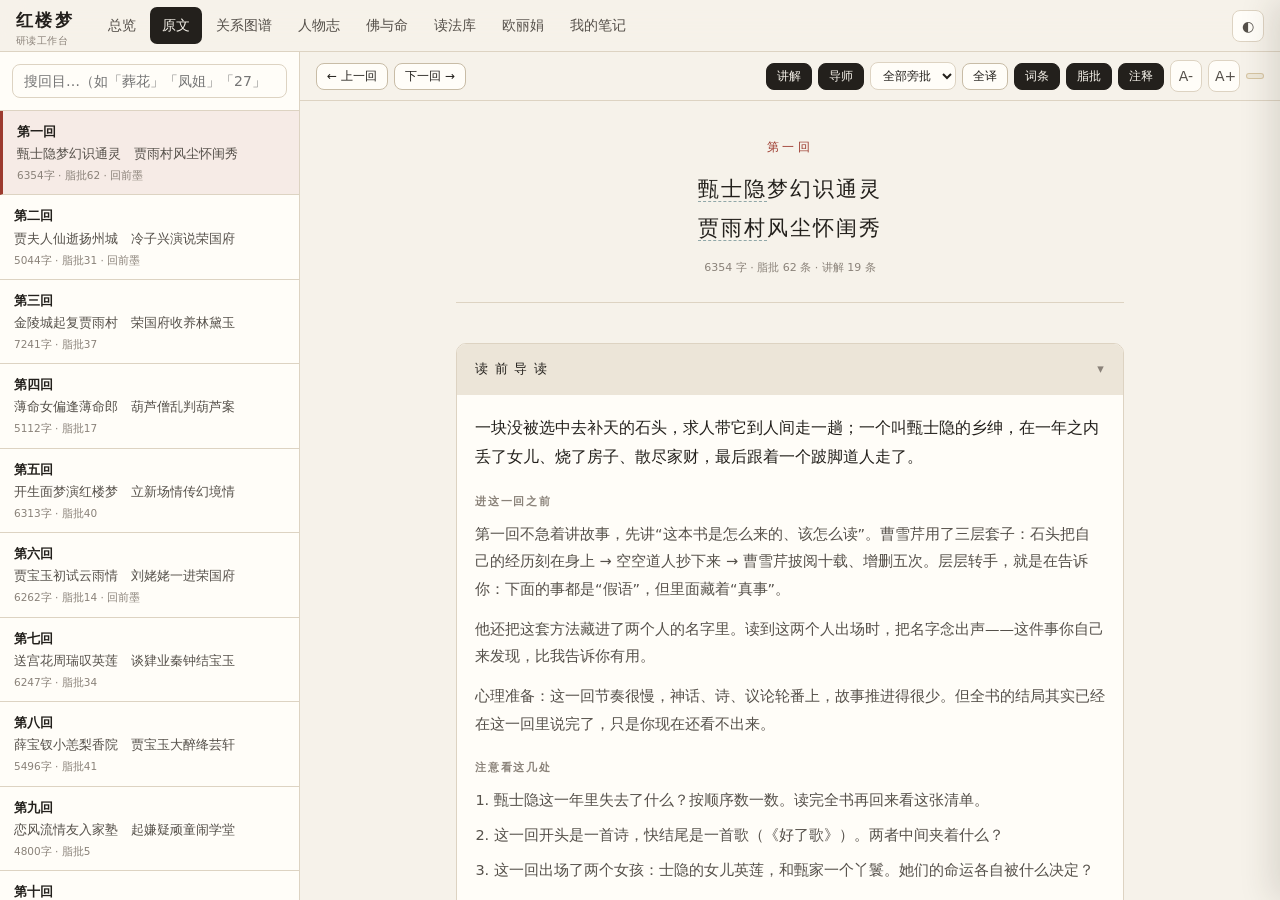
==== commit 2d25eb8e: "修复阅读页滚动：滚轮滚到底还差一截 目录 120 回把阅读区整行撑高，正文滚动区比屏幕还长，滚轮到“底”时后半回看不到， 只能拖整页滚动条。给网格行和两栏加 min-height:0，把阅读区锁在一屏" ====
--- a/reader.html
+++ b/reader.html
@@ -6,8 +6,11 @@
 <title>原文 · 红楼梦研读</title>
 <link rel="stylesheet" href="assets/css/site.css"/>
 <style>
-  .rwrap { display: grid; grid-template-columns: 300px 1fr; height: calc(100vh - 52px); }
-  .rside { border-right: 1px solid var(--line); background: var(--paper-2); display: flex; flex-direction: column; }
+  /* 阅读区锁在一屏之内，只让目录（#toc）和正文（#scroller）各自滚动。
+     grid 的行和两栏都要 min-height:0，否则 120 回目录会把整行撑高，正文滚到“底”还差一大截。 */
+  .rwrap { display: grid; grid-template-columns: 300px 1fr; grid-template-rows: minmax(0, 1fr);
+           height: calc(100vh - 52px); height: calc(100dvh - 52px); }
+  .rside { border-right: 1px solid var(--line); background: var(--paper-2); display: flex; flex-direction: column; min-height: 0; overflow: hidden; }
   .rside .sq { padding: 12px; border-bottom: 1px solid var(--line); }
   #toc { overflow-y: auto; flex: 1; }
   .tocitem { display: block; padding: 9px 14px; border-bottom: 1px solid var(--line); color: var(--ink-2); }
@@ -17,9 +20,9 @@
   .tocitem span { display: block; font-size: 12.5px; line-height: 1.6; }
   .tocitem em { display: block; font-size: 10.5px; font-style: normal; color: var(--ink-3); font-family: var(--sans); margin-top: 2px; }
 
-  .rmain { display: flex; flex-direction: column; overflow: hidden; }
+  .rmain { display: flex; flex-direction: column; overflow: hidden; min-height: 0; }
   .rbar { display: flex; gap: 6px; align-items: center; padding: 8px 16px; border-bottom: 1px solid var(--line); flex-wrap: wrap; }
-  #scroller { overflow-y: auto; flex: 1; }
+  #scroller { overflow-y: auto; flex: 1; min-height: 0; }
   #body { max-width: 720px; margin: 0 auto; padding: 34px 26px 120px; line-height: 2.05; }
 
   .chead { text-align: center; margin-bottom: 40px; padding-bottom: 22px; border-bottom: 1px solid var(--line); }
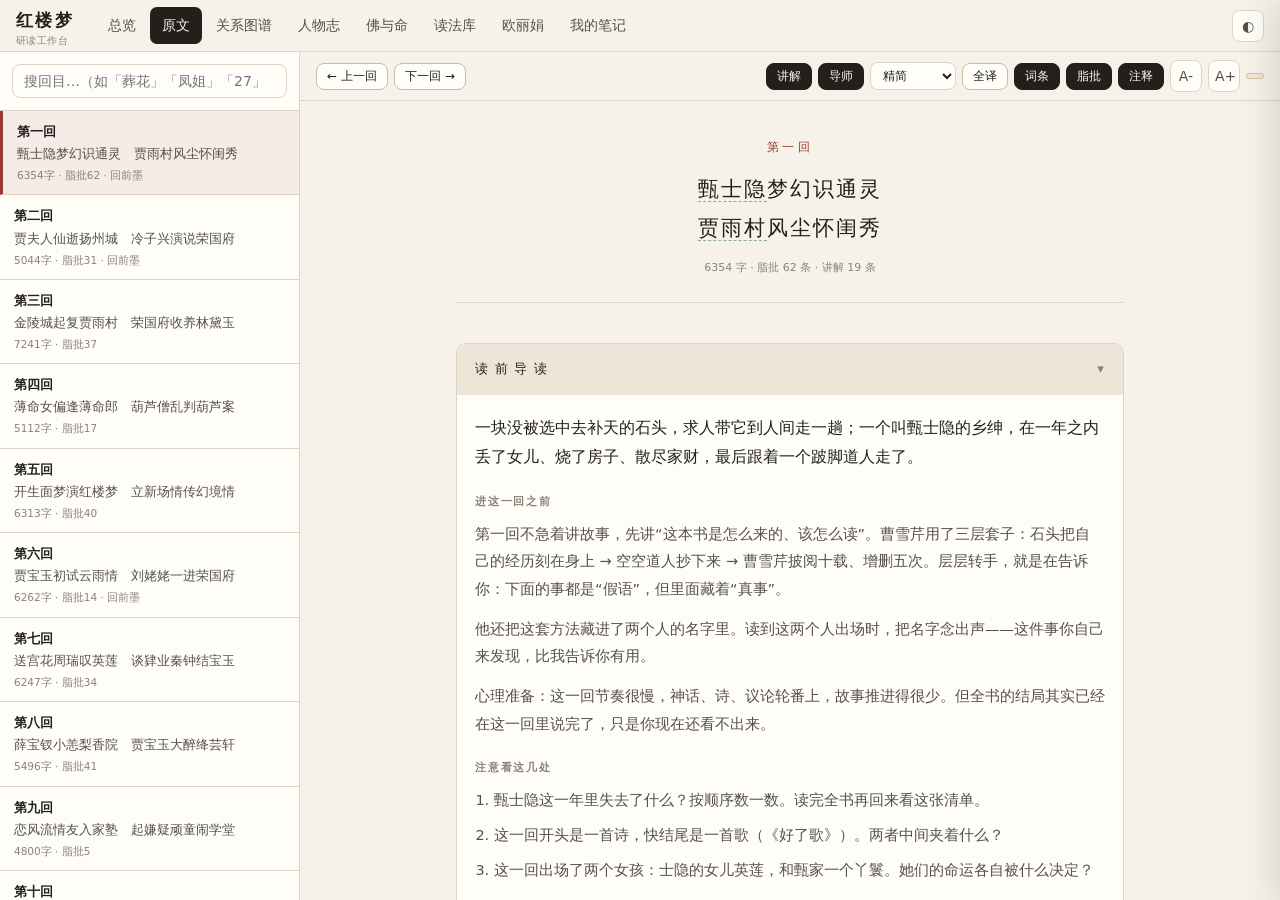
==== commit 60551f40: "第1–8回自检与瘦身：精简模式、修订记录页、改正十处小错 - 阅读页新增“精简”模式（默认）：每回只整条摆出 5–6 个重点提问，其余旁批收成一行，诗词解读默认收起 - 31 处“改正：旧版……”说明" ====
--- a/reader.html
+++ b/reader.html
@@ -62,9 +62,9 @@
       <span style="flex:1"></span>
       <button class="btn sm" id="guideBtn" title="显示/隐藏导读、旁批、诗词译文与小结">讲解</button>
       <button class="btn sm" id="mentorBtn" title="导师模式：先指一句、问一个问题，展开才是解读。关掉则直接显示解读">导师</button>
-      <select id="denseSel" class="densesel" title="旁批密度">
-        <option value="all">全部旁批</option>
-        <option value="core">只看重点</option>
+      <select id="denseSel" class="densesel" title="精简：每回只摆出最要紧的几个问题，其余旁批收成一行；全部展开：所有旁批都摊开">
+        <option value="lean">精简</option>
+        <option value="all">全部展开</option>
       </select>
       <button class="btn sm" id="trBtn" title="一次展开本回全部现代文译文（平时点段末的「译」逐段看）">全译</button>
       <button class="btn sm" id="lexBtn" title="难词虚线标注，点击看释义">词条</button>
@@ -93,6 +93,7 @@
 <script src="data/lexicon.js"></script>
 <script src="data/moves.js"></script>
 <script src="data/olj.js"></script>
+<script src="data/changelog.js"></script>
 <script src="assets/js/reader.js"></script>
 <script>
   HLM.mountNav('reader.html');
--- a/assets/css/site.css
+++ b/assets/css/site.css
@@ -489,3 +489,20 @@
 .olvs .hh { font-family: var(--sans); font-size: 11px; letter-spacing: .14em; color: var(--jin); margin-bottom: 4px; }
 .olask { margin: 8px 0 6px; font-size: .95em; }
 .olask b { color: var(--zhu); margin-right: 6px; }
+
+/* 精简模式：非重点旁批收成一行，点开才展开 */
+.aside .amini { display: flex; align-items: baseline; gap: 8px; cursor: pointer; }
+.aside .amini .aml { flex: 1; min-width: 0; color: var(--ink-2); font-size: 13.5px; line-height: 1.6;
+  overflow: hidden; text-overflow: ellipsis; white-space: nowrap; }
+.aside .amini .amc { flex: none; font-size: 12px; color: var(--ink-3); }
+.aside .amini:hover .amc { color: var(--ink); }
+.aside.mini { padding: 7px 14px; margin: .7em 0; }
+.aside.mini > :not(.amini) { display: none; }
+.aside:not(.mini) > .amini { justify-content: flex-end; margin-bottom: 2px; }
+.aside:not(.mini) > .amini .ak, .aside:not(.mini) > .amini .aml { display: none; }
+.leanhint { margin-top: 1.2em; padding: 9px 12px; border-radius: 8px; font-size: 13px; line-height: 1.75;
+  background: color-mix(in srgb, var(--jin) 9%, transparent); color: var(--ink-2); }
+.poem-tr .pxt { margin-top: 8px; font-family: var(--sans); font-size: 12.5px; color: var(--ink-3); cursor: pointer; }
+.poem-tr .pxt:hover { color: var(--ink); }
+.poem-tr.fold .pxt { display: none; }
+.poem-tr .px.hide { display: none; }
